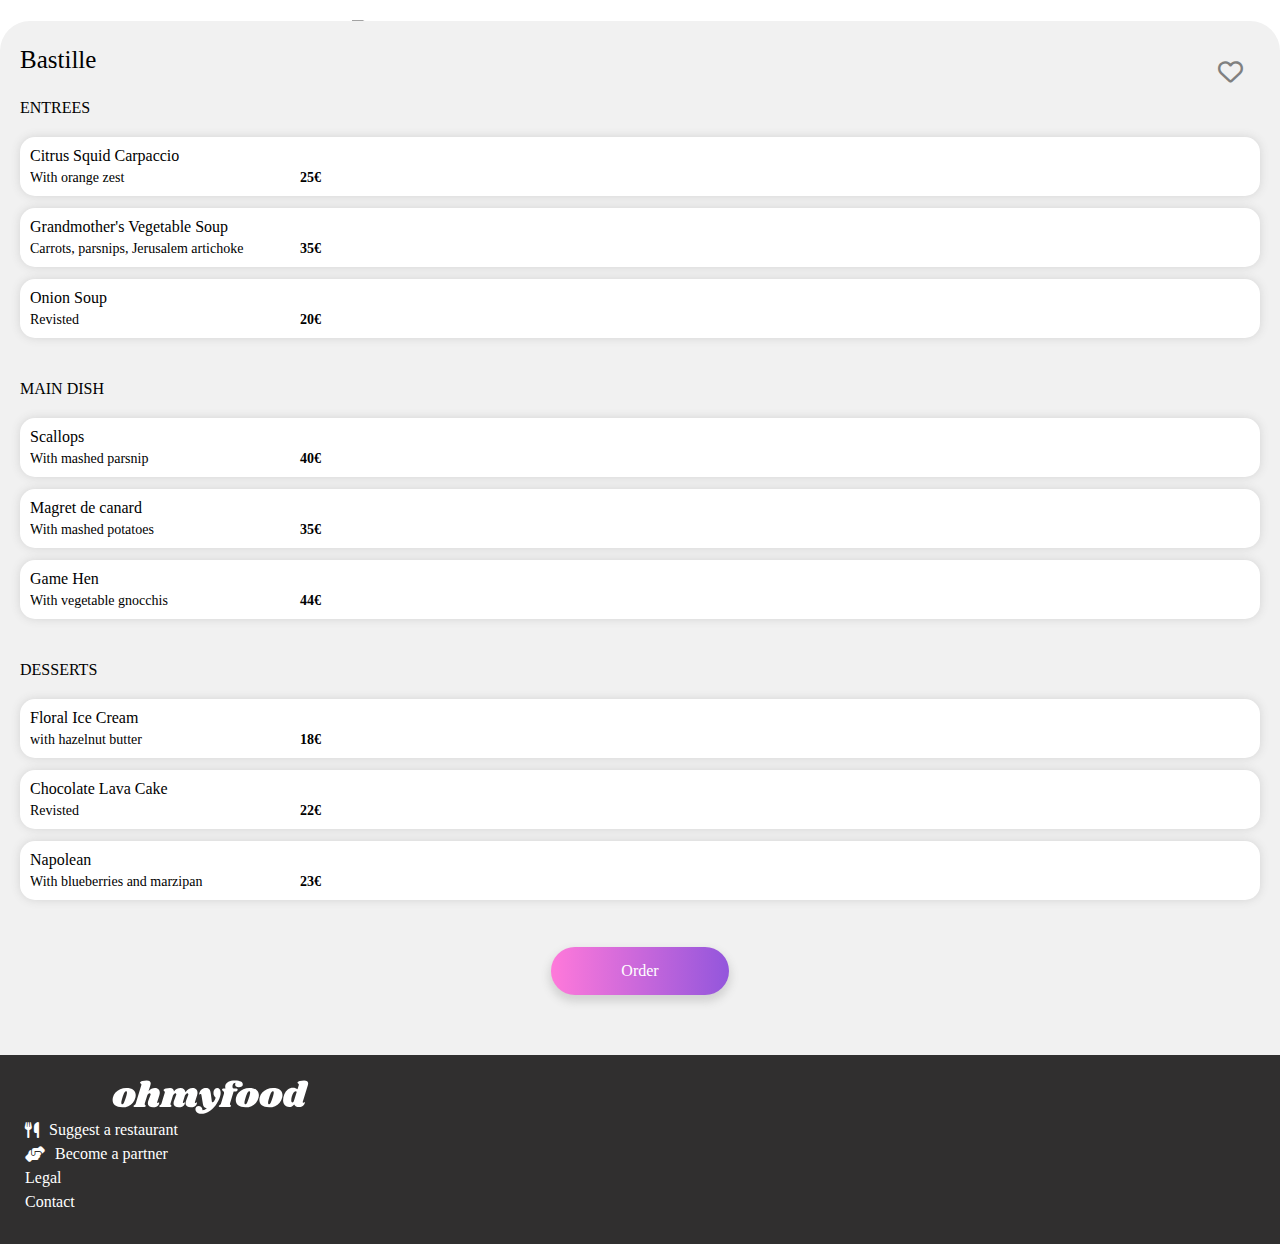
==== bastille.html @ 2680d021 "checkmark slide animation final version" ====
<!DOCTYPE html>
<html lang="en">

<head>
    <title>ohmyfood homepage</title>
    <meta charset="UTF-8">
    <meta name="viewport" content="width=device-width, initial-scale=1.0">
    <link rel="stylesheet" href="./css/main.css">
    <link href="/normalize.css" type="text/css" rel="stylesheet">
    <link rel="stylesheet" href="https://cdnjs.cloudflare.com/ajax/libs/font-awesome/6.2.1/css/all.min.css">
</head>

<body>
    <header class="header">
        <div class="header__flex">
            <a href="index.html"><i class="fa-solid fa-arrow-left header__arrow"></i></a>
            <img class="header__logo" src="images/logo/ohmyfood.png" sizes="100vw" alt="logo">
        </div>
        <img class="header__photo" src="./images/restaurants/bastille.jpg" alt="Bastille">
    </header>
    <section class="menu">
        <div class="menu__header">
            <h1 class="menu__heading">Bastille</h1>
            <div id="menu__heart" class="fa-stack heart-items">
                <i class="fa-regular fa-heart fa-stack-1x heart-empty"></i>
                <i class="fa-solid fa-heart fa-stack-1x heart-fill"></i>
            </div>
        </div>
        <div class="dishes">
            <h2 class="dishes__heading">ENTREES</h2>
            <div class="dishes__wrap dishes__wrap--fast">
                <div class="dishes__container">
                    <p class="dishes__byline">Citrus Squid Carpaccio</p>
                    <p class="dishes__byline--flex">With orange zest<span class="dishes__price"><strong>25€</strong></span></p>
                    <div class="dishes__checkmark">
                        <i class="fa-solid fa-circle-check dishes__rotate"></i>
                    </div>
                </div>
                <div class="dishes__container">
                    <p class="dishes__byline">Grandmother's Vegetable Soup</p>
                    <p class="dishes__byline--flex">Carrots, parsnips, Jerusalem artichoke <span class="dishes__price"><strong>35€</strong></span></p>
                    <div class="dishes__checkmark">
                        <i class="fa-solid fa-circle-check dishes__rotate"></i>
                    </div>
                </div>
                <div class="dishes__container">
                    <p class="dishes__byline">Onion Soup</p>
                    <p class="dishes__byline--flex">Revisted <span class="dishes__price"><strong>20€</strong></span></p>
                    <div class="dishes__checkmark">
                        <i class="fa-solid fa-circle-check dishes__rotate"></i>
                    </div>
                </div>
            </div>
            <h2 class="dishes__heading">MAIN DISH</h2>
            <div class="dishes__wrap dishes__wrap--slow">
                <div class="dishes__container">
                    <p class="dishes__byline">Scallops</p>
                    <p class="dishes__byline--flex">With mashed parsnip <span class="dishes__price"><strong>40€</strong></span></p>
                    <div class="dishes__checkmark">
                        <i class="fa-solid fa-circle-check dishes__rotate"></i>
                    </div>
                </div>
                <div class="dishes__container">
                    <p class="dishes__byline">Magret de canard</p>
                    <p class="dishes__byline--flex">With mashed potatoes <span class="dishes__price"><strong>35€</strong></span></p>
                    <div class="dishes__checkmark">
                        <i class="fa-solid fa-circle-check dishes__rotate"></i>
                    </div>
                </div>
                <div class="dishes__container">
                    <p class="dishes__byline">Game Hen</p>
                    <p class="dishes__byline--flex">With vegetable gnocchis <span class="dishes__price"><strong>44€</strong></span></p>
                    <div class="dishes__checkmark">
                        <i class="fa-solid fa-circle-check dishes__rotate"></i>
                    </div>
                </div>
            </div>
            <h2 class="dishes__heading">DESSERTS</h2>
            <div class="dishes__wrap dishes__wrap--delay">
                <div class="dishes__container">
                    <p class="dishes__byline">Floral Ice Cream</p>
                    <p class="dishes__byline--flex">with hazelnut butter <span class="dishes__price"><strong>18€</strong></span></p>
                    <div class="dishes__checkmark">
                        <i class="fa-solid fa-circle-check dishes__rotate"></i>
                    </div>
                </div>
                <div class="dishes__container">
                    <p class="dishes__byline">Chocolate Lava Cake</p>
                    <p class="dishes__byline--flex">Revisted <span class="dishes__price"><strong>22€</strong></span></p>
                    <div class="dishes__checkmark">
                        <i class="fa-solid fa-circle-check dishes__rotate"></i>
                    </div>
                </div>
                <div class="dishes__container">
                    <p class="dishes__byline">Napolean</p>
                    <p class="dishes__byline--flex">With blueberries and marzipan <span class="dishes__price"><strong>23€</strong></span></p>
                    <div class="dishes__checkmark">
                        <i class="fa-solid fa-circle-check dishes__rotate"></i>
                    </div>
                </div>
            </div>
        </div>
        <div class="menu__btn--wrap">
            <button class="menu__btn">Order</button>
        </div>
    </section>
    <footer class="footer">
        <div class="footer__container">
            <svg class="footer__logo" width="196" height="34" viewBox="0 0 196 34" fill="none"
                xmlns="http://www.w3.org/2000/svg">
                <path
                    d="M13.932 7.956C17.196 7.956 19.596 8.61599 21.132 9.936C22.692 11.256 23.472 12.984 23.472 15.12C23.472 15.84 23.376 16.644 23.184 17.532C22.728 19.5 21.876 21.228 20.628 22.716C19.38 24.18 17.844 25.32 16.02 26.136C14.22 26.928 12.264 27.324 10.152 27.324C6.81599 27.324 4.34399 26.664 2.73599 25.344C1.15199 24 0.359985 22.224 0.359985 20.016C0.359985 19.272 0.455985 18.444 0.647985 17.532C1.10399 15.66 1.96799 14.004 3.23999 12.564C4.53599 11.1 6.10799 9.972 7.95599 9.18C9.82799 8.364 11.82 7.956 13.932 7.956ZM13.824 11.16C13.32 11.16 12.78 11.616 12.204 12.528C11.652 13.416 10.992 15.108 10.224 17.604C9.45599 20.1 9.07199 21.852 9.07199 22.86C9.07199 23.388 9.15599 23.748 9.32399 23.94C9.49199 24.108 9.71999 24.192 10.008 24.192C10.512 24.24 11.028 23.808 11.556 22.896C12.108 21.984 12.792 20.208 13.608 17.568C14.352 15.24 14.724 13.548 14.724 12.492C14.724 11.988 14.64 11.64 14.472 11.448C14.328 11.256 14.112 11.16 13.824 11.16Z"
                    fill="#101010" />
                <path
                    d="M44.9899 22.032C44.9419 22.128 44.9179 22.272 44.9179 22.464C44.9179 22.632 44.9539 22.764 45.0259 22.86C45.1219 22.956 45.2419 23.004 45.3859 23.004C45.6739 23.004 45.9139 22.884 46.1059 22.644C46.3219 22.38 46.4659 22.248 46.5379 22.248C46.6579 22.248 46.7539 22.332 46.8259 22.5C46.8979 22.644 46.9339 22.824 46.9339 23.04C46.9579 23.736 46.7299 24.42 46.2499 25.092C45.7699 25.74 45.0619 26.28 44.1259 26.712C43.2139 27.12 42.1099 27.324 40.8139 27.324C39.2299 27.324 37.9699 26.964 37.0339 26.244C36.0979 25.5 35.6179 24.516 35.5939 23.292C35.5939 22.404 35.8099 21.408 36.2419 20.304L38.2219 15.12C38.3419 14.808 38.4019 14.556 38.4019 14.364C38.4019 14.052 38.2939 13.812 38.0779 13.644C37.8859 13.452 37.6459 13.356 37.3579 13.356C36.9019 13.356 36.4339 13.572 35.9539 14.004C35.4979 14.412 35.1259 15.084 34.8379 16.02V15.948L32.5699 23.256C32.4979 23.544 32.4619 23.796 32.4619 24.012C32.4619 24.324 32.5219 24.576 32.6419 24.768C32.7619 24.936 32.9299 25.104 33.1459 25.272C33.3139 25.44 33.4339 25.584 33.5059 25.704C33.5779 25.8 33.5899 25.932 33.5419 26.1C33.4219 26.412 33.1819 26.64 32.8219 26.784C32.4619 26.928 31.9099 27 31.1659 27H22.9579C22.3339 27 21.8779 26.904 21.5899 26.712C21.3019 26.496 21.2059 26.22 21.3019 25.884C21.3979 25.596 21.6499 25.344 22.0579 25.128C22.4179 24.936 22.7179 24.708 22.9579 24.444C23.1979 24.18 23.4019 23.76 23.5699 23.184L29.0419 5.22C29.1139 5.004 29.1499 4.824 29.1499 4.68C29.1499 4.416 29.0779 4.2 28.9339 4.032C28.8139 3.864 28.6459 3.696 28.4299 3.528C28.1899 3.336 28.0099 3.168 27.8899 3.024C27.7939 2.88 27.7819 2.688 27.8539 2.448C27.9979 1.896 28.7539 1.416 30.1219 1.00799C31.4899 0.599996 32.9179 0.395996 34.4059 0.395996C35.7979 0.395996 36.8179 0.659996 37.4659 1.188C38.1379 1.716 38.4739 2.436 38.4739 3.348C38.4739 3.876 38.3899 4.392 38.2219 4.896L36.2779 11.232C37.2139 10.008 38.1979 9.156 39.2299 8.676C40.2859 8.196 41.4259 7.956 42.6499 7.956C44.1139 7.956 45.2899 8.4 46.1779 9.288C47.0899 10.176 47.5459 11.328 47.5459 12.744C47.5459 13.488 47.4259 14.22 47.1859 14.94L44.9899 22.032Z"
                    fill="#101010" />
                <path
                    d="M82.7165 22.032C82.6685 22.128 82.6445 22.272 82.6445 22.464C82.6445 22.632 82.6805 22.764 82.7525 22.86C82.8485 22.956 82.9685 23.004 83.1125 23.004C83.4005 23.004 83.6405 22.884 83.8325 22.644C84.0485 22.38 84.1925 22.248 84.2645 22.248C84.3845 22.248 84.4805 22.332 84.5525 22.5C84.6245 22.644 84.6605 22.824 84.6605 23.04C84.6845 23.736 84.4565 24.42 83.9765 25.092C83.4965 25.74 82.7885 26.28 81.8525 26.712C80.9405 27.12 79.8365 27.324 78.5405 27.324C76.9565 27.324 75.6965 26.964 74.7605 26.244C73.8245 25.5 73.3445 24.516 73.3205 23.292C73.3205 22.404 73.5365 21.408 73.9685 20.304L75.9485 15.12C76.0685 14.808 76.1285 14.556 76.1285 14.364C76.1285 14.052 76.0205 13.812 75.8045 13.644C75.6125 13.452 75.3725 13.356 75.0845 13.356C74.6765 13.356 74.2565 13.536 73.8245 13.896C73.3925 14.256 73.0085 14.82 72.6725 15.588L70.6925 22.032C70.6445 22.128 70.6205 22.272 70.6205 22.464C70.6205 22.632 70.6565 22.764 70.7285 22.86C70.8245 22.956 70.9445 23.004 71.0885 23.004C71.3765 23.004 71.6165 22.884 71.8085 22.644C72.0245 22.38 72.1685 22.248 72.2405 22.248C72.3605 22.248 72.4565 22.332 72.5285 22.5C72.6005 22.644 72.6365 22.824 72.6365 23.04C72.6605 23.736 72.4325 24.42 71.9525 25.092C71.4725 25.74 70.7645 26.28 69.8285 26.712C68.9165 27.12 67.8125 27.324 66.5165 27.324C64.9325 27.324 63.6725 26.964 62.7365 26.244C61.8005 25.5 61.3205 24.516 61.2965 23.292C61.2965 22.404 61.5125 21.408 61.9445 20.304L63.9245 15.12C64.0445 14.808 64.1045 14.556 64.1045 14.364C64.1045 14.052 63.9965 13.812 63.7805 13.644C63.5885 13.452 63.3485 13.356 63.0605 13.356C62.6525 13.356 62.2325 13.536 61.8005 13.896C61.3685 14.232 61.0085 14.784 60.7205 15.552L58.3445 23.256C58.2485 23.52 58.2005 23.772 58.2005 24.012C58.2005 24.3 58.2605 24.54 58.3805 24.732C58.5005 24.9 58.6685 25.08 58.8845 25.272C59.0525 25.416 59.1725 25.548 59.2445 25.668C59.3165 25.788 59.3285 25.932 59.2805 26.1C59.1845 26.412 58.9565 26.64 58.5965 26.784C58.2365 26.928 57.6725 27 56.9045 27H48.6965C48.0725 27 47.6285 26.904 47.3645 26.712C47.0765 26.496 46.9685 26.22 47.0405 25.884C47.1365 25.596 47.3885 25.344 47.7965 25.128C48.1565 24.936 48.4565 24.708 48.6965 24.444C48.9365 24.18 49.1405 23.76 49.3085 23.184L52.5125 12.78C52.5605 12.66 52.5845 12.492 52.5845 12.276C52.5845 12.012 52.5245 11.808 52.4045 11.664C52.3085 11.52 52.1405 11.34 51.9005 11.124C51.6605 10.932 51.4925 10.764 51.3965 10.62C51.3005 10.476 51.2885 10.284 51.3605 10.044C51.5045 9.492 52.2605 9.012 53.6285 8.604C54.9965 8.172 56.4245 7.956 57.9125 7.956C59.0885 7.956 60.0125 8.28 60.6845 8.928C61.3805 9.576 61.7165 10.464 61.6925 11.592C62.6765 10.224 63.7085 9.276 64.7885 8.748C65.8925 8.22 67.0805 7.956 68.3525 7.956C69.7445 7.956 70.8725 8.364 71.7365 9.18C72.6245 9.972 73.1165 11.016 73.2125 12.312C74.2445 10.68 75.3485 9.552 76.5245 8.928C77.7005 8.28 78.9845 7.956 80.3765 7.956C81.8405 7.956 83.0165 8.4 83.9045 9.288C84.8165 10.176 85.2725 11.328 85.2725 12.744C85.2725 13.488 85.1525 14.22 84.9125 14.94L82.7165 22.032Z"
                    fill="#101010" />
                <path
                    d="M104.932 7.956C105.988 7.956 106.828 8.388 107.452 9.252C108.1 10.092 108.424 11.244 108.424 12.708C108.424 13.98 108.196 15.348 107.74 16.812C106.852 19.764 105.424 22.548 103.456 25.164C101.512 27.78 99.2675 29.88 96.7235 31.464C94.2035 33.048 91.6836 33.84 89.1636 33.84C87.9156 33.84 86.8355 33.624 85.9235 33.192C85.0355 32.76 84.3635 32.184 83.9075 31.464C83.4275 30.744 83.1875 29.976 83.1875 29.16C83.1875 28.8 83.2475 28.404 83.3675 27.972C83.5835 27.3 83.9435 26.784 84.4475 26.424C84.9515 26.064 85.5516 25.884 86.2476 25.884C87.3516 25.884 88.2515 26.256 88.9475 27C89.6675 27.768 90.1236 28.812 90.3156 30.132C91.8516 30.06 93.2675 29.4 94.5635 28.152C93.3395 27.936 92.4275 27.528 91.8275 26.928C91.2515 26.304 90.8555 25.344 90.6395 24.048L89.1995 15.228C89.1275 14.772 89.0195 14.46 88.8755 14.292C88.7555 14.1 88.5876 14.004 88.3716 14.004C88.2036 14.004 87.9995 14.088 87.7595 14.256C87.5435 14.424 87.3875 14.508 87.2915 14.508C87.0995 14.508 87.0035 14.304 87.0035 13.896C87.0035 13.56 87.0635 13.2 87.1835 12.816C87.6155 11.448 88.4196 10.296 89.5956 9.36C90.7716 8.4 92.1395 7.92 93.6995 7.92C95.2355 7.92 96.3635 8.376 97.0835 9.288C97.8275 10.2 98.3076 11.604 98.5236 13.5L99.6035 21.42C99.6755 22.02 99.8915 22.32 100.252 22.32C100.684 22.32 101.188 21.936 101.764 21.168C102.34 20.376 102.904 19.26 103.456 17.82C102.736 17.172 102.184 16.428 101.8 15.588C101.416 14.748 101.224 13.848 101.224 12.888C101.224 12.144 101.32 11.472 101.512 10.872C101.8 9.912 102.244 9.192 102.844 8.712C103.468 8.208 104.164 7.956 104.932 7.956Z"
                    fill="#101010" />
                <path
                    d="M122.864 0.395996C125.432 0.395996 127.352 0.791996 128.624 1.584C129.92 2.352 130.568 3.3 130.568 4.428C130.568 5.34 130.184 6.048 129.416 6.552C128.672 7.032 127.688 7.272 126.464 7.272C125.336 7.272 124.46 6.996 123.836 6.444C123.212 5.892 122.9 5.208 122.9 4.392C122.9 3.888 123.056 3.36 123.368 2.808C122.648 2.808 122.048 2.988 121.568 3.348C121.088 3.684 120.716 4.272 120.452 5.112C120.308 5.64 120.236 6.132 120.236 6.588C120.236 7.164 120.332 7.62 120.524 7.956C120.74 8.268 121.04 8.424 121.424 8.424H123.548C124.796 8.424 125.42 8.808 125.42 9.576C125.42 9.672 125.396 9.816 125.348 10.008C125.204 10.536 124.904 10.932 124.448 11.196C124.016 11.46 123.356 11.592 122.468 11.592H121.388L117.824 23.256C117.752 23.544 117.716 23.796 117.716 24.012C117.716 24.324 117.776 24.576 117.896 24.768C118.016 24.936 118.184 25.104 118.4 25.272C118.568 25.44 118.688 25.584 118.76 25.704C118.832 25.8 118.844 25.932 118.796 26.1C118.676 26.412 118.436 26.64 118.076 26.784C117.716 26.928 117.164 27 116.42 27H108.212C107.588 27 107.132 26.904 106.844 26.712C106.556 26.496 106.46 26.22 106.556 25.884C106.652 25.596 106.904 25.344 107.312 25.128C107.672 24.936 107.972 24.708 108.212 24.444C108.452 24.18 108.656 23.76 108.824 23.184L111.632 13.968C111.752 13.608 111.812 13.236 111.812 12.852C111.812 12.372 111.704 12 111.488 11.736C111.296 11.448 110.996 11.136 110.588 10.8C110.324 10.584 110.12 10.404 109.976 10.26C109.856 10.092 109.796 9.9 109.796 9.684C109.772 9.228 109.928 8.904 110.264 8.712C110.624 8.52 111.296 8.424 112.28 8.424H113.18C113.012 7.824 112.928 7.224 112.928 6.624C112.928 6.024 113.036 5.4 113.252 4.752C113.708 3.528 114.68 2.496 116.168 1.65599C117.68 0.815996 119.912 0.395996 122.864 0.395996Z"
                    fill="#101010" />
                <path
                    d="M137.084 7.956C140.348 7.956 142.748 8.61599 144.284 9.936C145.844 11.256 146.624 12.984 146.624 15.12C146.624 15.84 146.528 16.644 146.336 17.532C145.88 19.5 145.028 21.228 143.78 22.716C142.532 24.18 140.996 25.32 139.172 26.136C137.372 26.928 135.416 27.324 133.304 27.324C129.968 27.324 127.496 26.664 125.888 25.344C124.304 24 123.512 22.224 123.512 20.016C123.512 19.272 123.608 18.444 123.8 17.532C124.256 15.66 125.12 14.004 126.392 12.564C127.688 11.1 129.26 9.972 131.108 9.18C132.98 8.364 134.972 7.956 137.084 7.956ZM136.976 11.16C136.472 11.16 135.932 11.616 135.356 12.528C134.804 13.416 134.144 15.108 133.376 17.604C132.608 20.1 132.224 21.852 132.224 22.86C132.224 23.388 132.308 23.748 132.476 23.94C132.644 24.108 132.872 24.192 133.16 24.192C133.664 24.24 134.18 23.808 134.708 22.896C135.26 21.984 135.944 20.208 136.76 17.568C137.504 15.24 137.876 13.548 137.876 12.492C137.876 11.988 137.792 11.64 137.624 11.448C137.48 11.256 137.264 11.16 136.976 11.16Z"
                    fill="#101010" />
                <path
                    d="M160.709 7.956C163.973 7.956 166.373 8.61599 167.909 9.936C169.469 11.256 170.249 12.984 170.249 15.12C170.249 15.84 170.153 16.644 169.961 17.532C169.505 19.5 168.653 21.228 167.405 22.716C166.157 24.18 164.621 25.32 162.797 26.136C160.997 26.928 159.041 27.324 156.929 27.324C153.593 27.324 151.121 26.664 149.513 25.344C147.929 24 147.137 22.224 147.137 20.016C147.137 19.272 147.233 18.444 147.425 17.532C147.881 15.66 148.745 14.004 150.017 12.564C151.313 11.1 152.885 9.972 154.733 9.18C156.605 8.364 158.597 7.956 160.709 7.956ZM160.601 11.16C160.097 11.16 159.557 11.616 158.981 12.528C158.429 13.416 157.769 15.108 157.001 17.604C156.233 20.1 155.849 21.852 155.849 22.86C155.849 23.388 155.933 23.748 156.101 23.94C156.269 24.108 156.497 24.192 156.785 24.192C157.289 24.24 157.805 23.808 158.333 22.896C158.885 21.984 159.569 20.208 160.385 17.568C161.129 15.24 161.501 13.548 161.501 12.492C161.501 11.988 161.417 11.64 161.249 11.448C161.105 11.256 160.889 11.16 160.601 11.16Z"
                    fill="#101010" />
                <path
                    d="M190.526 21.816C190.478 22.008 190.454 22.14 190.454 22.212C190.454 22.38 190.502 22.512 190.598 22.608C190.694 22.704 190.814 22.752 190.958 22.752C191.246 22.752 191.486 22.632 191.678 22.392C191.894 22.128 192.038 21.996 192.11 21.996C192.23 21.996 192.326 22.08 192.398 22.248C192.47 22.416 192.506 22.608 192.506 22.824C192.53 23.472 192.278 24.132 191.75 24.804C191.246 25.476 190.562 26.028 189.698 26.46C188.834 26.892 187.898 27.108 186.89 27.108C185.69 27.108 184.646 26.88 183.758 26.424C182.87 25.968 182.258 25.368 181.922 24.624C181.274 25.464 180.53 26.088 179.69 26.496C178.85 26.904 177.962 27.108 177.026 27.108C175.922 27.108 174.89 26.832 173.93 26.28C172.994 25.728 172.238 24.948 171.662 23.94C171.11 22.908 170.834 21.744 170.834 20.448C170.834 18.264 171.242 16.212 172.058 14.292C172.898 12.348 174.062 10.788 175.55 9.612C177.038 8.412 178.73 7.812 180.626 7.812C181.658 7.812 182.534 7.932 183.254 8.172C183.998 8.412 184.67 8.772 185.27 9.252L186.494 5.22C186.566 5.004 186.602 4.824 186.602 4.68C186.602 4.416 186.53 4.2 186.386 4.032C186.266 3.864 186.098 3.696 185.882 3.528C185.642 3.336 185.462 3.168 185.342 3.024C185.246 2.88 185.234 2.688 185.306 2.448C185.45 1.896 186.206 1.416 187.574 1.00799C188.942 0.599996 190.37 0.395996 191.858 0.395996C193.25 0.395996 194.27 0.659996 194.918 1.188C195.59 1.716 195.926 2.436 195.926 3.348C195.926 3.876 195.842 4.392 195.674 4.896L190.526 21.816ZM184.514 11.7C184.13 11.364 183.71 11.196 183.254 11.196C182.558 11.196 181.874 11.712 181.202 12.744C180.53 13.776 179.99 15.024 179.582 16.488C179.174 17.952 178.982 19.272 179.006 20.448C179.006 21.768 179.438 22.428 180.302 22.428C180.614 22.428 180.878 22.308 181.094 22.068C181.31 21.804 181.514 21.384 181.706 20.808L184.514 11.7Z"
                    fill="#101010" />
            </svg>
            <div class="footer__text">
                <div class="footer__flex">
                    <i class="fa-solid fa-utensils footer__icon"></i>
                    <p class="footer__p">Suggest a restaurant</p>
                </div>
                <div class="footer__flex2">
                    <i class="fa-solid fa-handshake-angle footer__icon"></i>
                    <p class="footer__p">Become a partner</p>
                </div>
                <p class="footer__p">Legal</p>
                <a class="footer__link footer__p" href="mailto:customerservice@ohmyfood.com">
                    Contact
                </a>
            </div>
        </div>
    </footer>
</body>

</html>
---- css/main.css ----
* {
  box-sizing: border-box;
  margin: 0;
  padding: 0;
}

*,
*:before, *:after,
html {
  box-sizing: border-box;
}

img {
  -o-object-fit: cover;
     object-fit: cover;
  width: 100%;
}

a {
  text-decoration: none;
}

a:visited {
  color: black;
}

@font-face {
  font-family: "Roboto-Thin", Times, serif;
  src: url("/fonts/Roboto/Roboto-Thin.ttf") format(ttf);
}
@font-face {
  font-family: "Roboto-Light", Times, serif;
  src: url("/fonts/Roboto/Roboto-Light.ttf") format(ttf);
}
@font-face {
  font-family: "Roboto-Regular", Times, serif;
  src: url("/fonts/Roboto/Roboto-Regular.ttf") format(ttf);
}
@font-face {
  font-family: "Roboto-Bold", Times, serif;
  src: url("/fonts/Roboto/Roboto-Bold.ttf") format(ttf);
}
@font-face {
  font-family: "Shrikhand-Regular", Times, serif;
  src: url("/fonts/Shrikhand/Shrikhand-Regular.ttf") format(ttf);
}
.heart-items {
  position: absolute;
  right: 15px;
  top: 10px;
}

.fa-heart {
  color: grey;
  font-size: 25px;
}

.heart-items i {
  transition: opacity 1s ease-in-out;
}

.heart-fill {
  background-image: linear-gradient(#9356DC, #FF79DA);
  -webkit-background-clip: text;
  -webkit-text-fill-color: transparent;
  opacity: 0;
}

.heart-fill:hover {
  opacity: 1;
}

.header__logo {
  padding-top: 20px;
  padding-bottom: 10px;
  width: 45%;
}
.header__flex {
  display: flex;
  justify-content: center;
  align-items: center;
  position: relative;
}
.header__arrow {
  position: absolute;
  left: 25px;
  top: 22px;
  font-size: 20px;
}

.footer {
  background-color: rgb(48, 47, 47);
}
.footer__container {
  padding: 25px 20px 30px 25px;
}
.footer__header {
  font-size: 17px;
  font-family: Shrikhand-Regular;
  color: white;
  padding-bottom: 15px;
}
.footer__logo {
  width: 30%;
}
.footer__logo path {
  fill: white;
}
.footer__flex, .footer__flex2 {
  display: flex;
  align-items: center;
}
.footer__text {
  font-size: 16px;
  font-family: Roboto-Regular;
  color: white;
  line-height: 1.5;
  cursor: pointer;
}
.footer__icon {
  padding-right: 10px;
}
.footer__p:hover {
  text-decoration: underline;
}
.footer__link {
  color: white;
  text-decoration: none;
}

#menu__heart {
  position: absolute;
  right: 10px;
  top: 35px;
}

.header__photo {
  height: 250px;
}

.menu {
  margin: 0 auto;
  padding: 0 20px 20px 20px;
  background: rgb(241, 241, 241);
  border-radius: 30px 30px 0 0;
  z-index: 999;
  position: relative;
  margin-top: -45px;
  cursor: pointer;
}
.menu__header {
  display: flex;
  justify-content: space-between;
  position: relative;
  align-items: center;
  padding-top: 20px;
  padding-bottom: 10px;
}
.menu__heading {
  font-weight: 100;
  margin-right: 100px;
  line-height: 1.5;
  font-size: 25px;
  font-family: Shrikhand-Regular;
}
.menu__btn--wrap {
  text-align: center;
  padding-top: 15px;
  padding-bottom: 40px;
}
.menu__btn {
  padding: 15px 70px;
  font-size: 16px;
  font-family: Roboto-Regular;
  border-radius: 40px;
  color: white;
  background-image: linear-gradient(to right, #FF79DA, #9356DC, #f892db, #a976de);
  box-shadow: 0 5px 8px 2px lightgrey;
  border-style: none;
  background-size: 300%;
  background-position: left;
  cursor: pointer;
  transition: background-position 500ms;
}
.menu__btn:hover {
  background-position: right;
  box-shadow: 0 4px 12px #a976de;
}

.dishes__container {
  position: relative;
  overflow: hidden;
  background: white;
  border-radius: 15px;
  padding: 10px 10px 10px 10px;
  margin: 10px 0 12px 0;
  box-shadow: 0 0 10px lightgrey;
}
.dishes__wrap {
  padding: 10px 0 20px 0;
}
.dishes__wrap--fast {
  animation: fast 2s ease-in 2s;
}
@keyframes fast {
  from {
    opacity: 0;
    transform: translatey(10px);
  }
  to {
    opacity: 1;
    transform: translatey(0);
  }
}
.dishes__wrap--slow {
  animation: slow 2s ease-in 4s;
}
@keyframes slow {
  from {
    opacity: 0;
    transform: translatey(10px);
  }
  to {
    opacity: 1;
    transform: translatey(0);
  }
}
.dishes__wrap--delay {
  animation: delay 2s ease-in 6s;
}
@keyframes delay {
  from {
    opacity: 0;
    transform: translatey(10px);
  }
  to {
    opacity: 1;
    transform: translatey(0);
  }
}
.dishes__heading {
  position: relative;
  font-weight: 100;
  padding-top: 10px;
  font-size: 16px;
  font-family: Roboto-Light;
}
.dishes__heading:after {
  content: "";
  position: absolute;
  background-color: #99E2D0;
  height: 3px;
  width: 0;
  left: 0;
  bottom: -10px;
  transition: 0.3s;
}
.dishes__heading:hover:after {
  width: 10%;
}
.dishes__byline {
  padding-bottom: 5px;
  white-space: nowrap;
  overflow: hidden;
  text-overflow: ellipsis;
  font-size: 16px;
  font-family: Roboto-Regular;
}
.dishes__byline--flex {
  position: relative;
  padding-right: 0;
  white-space: nowrap;
  overflow: hidden;
  text-overflow: ellipsis;
  transition: padding 1s ease-in-out;
  font-size: 14px;
  font-family: Roboto-Light;
}
.dishes__price {
  position: absolute;
  left: 270px;
  overflow: visible;
  transition: left 1s ease-in-out;
}
.dishes__container:hover .dishes__byline--flex, .dishes__container:hover .dishes__byline {
  padding-right: 100px;
}
.dishes__container:hover .dishes__price {
  left: 220px;
}
.dishes__checkmark {
  position: absolute;
  top: 0;
  right: -60px;
  height: 100%;
  width: 50px;
  background: #99E2D0;
  display: flex;
  align-items: center;
  justify-content: center;
  transition: right 1s ease-in-out;
}
.dishes__container:hover .dishes__checkmark {
  right: 0;
}
.dishes__rotate {
  transition: rotate 1s ease-in-out;
  rotate: 0deg;
  color: white;
  font-size: 20px;
}
.dishes__container:hover .dishes__checkmark {
  rotate: 360deg;
}

.header {
  text-align: center;
  flex-wrap: wrap;
}
.header__location {
  font-size: 16px;
  font-family: Roboto-Regular;
  display: flex;
  justify-content: center;
  text-align: center;
  gap: 15px;
  background-color: rgba(236, 236, 230, 0.9647058824);
  padding-top: 14px;
  padding-bottom: 14px;
  padding-right: 30px;
  box-shadow: inset 0 2px 2px lightgrey;
}
.header__title {
  background-color: rgb(241, 241, 241);
  padding: 30px 30px 50px 30px;
}
.header__heading {
  font-size: 25px;
  font-family: Roboto-Bold;
  padding-bottom: 35px;
}
.header__byline {
  font-size: 18px;
  font-family: Roboto-Thin;
  padding-bottom: 30px;
}
.header__mainbtn {
  font-size: 16px;
  font-family: Roboto-Regular;
  border-radius: 40px;
  color: white;
  background-image: linear-gradient(to right, #FF79DA, #9356DC, #f892db, #a976de);
  box-shadow: 0 5px 8px 2px lightgrey;
  border-style: none;
  background-size: 300%;
  background-position: left;
  cursor: pointer;
  transition: background-position 500ms;
  padding: 15px 22px;
}
.header__mainbtn:hover {
  background-position: right;
  box-shadow: 0 4px 12px #a976de;
}

.nav {
  padding: 40px 15px 40px 20px;
  margin: 0 auto;
}
.nav__heading {
  padding-bottom: 25px;
  font-size: 25px;
  font-family: Roboto-Bold;
}
.nav__list {
  padding-top: 15px;
}
@media screen and (min-width: 1100px) {
  .nav__list {
    display: flex;
    justify-content: space-between;
  }
}
.nav__btn-container {
  margin-bottom: 20px;
  position: relative;
}
.nav__btn-container:hover {
  transform: translate(1px);
}
.nav__btn {
  width: 100%;
  border-radius: 20px;
  text-align: left;
  border-style: none;
  cursor: pointer;
  font-size: 16px;
  font-family: Roboto-Regular;
  box-shadow: 0 0 10px 2px lightgrey;
  background-color: rgb(241, 241, 241);
  padding: 25px;
  transition: 0.3s ease;
}
.nav__btn:hover {
  background-color: rgba(228, 234, 246, 0.952);
}
.nav__icon {
  border-radius: 100%;
  padding: 5px 8px;
  background: #9356DC;
  color: white;
  font-size: 10px;
  position: absolute;
  left: -10px;
  top: 25px;
}
.nav__icon-fa3 {
  padding: 5px 6px;
}
.nav__btn-grey {
  color: grey;
}
.nav__icon-btn {
  padding-left: 5px;
  padding-right: 15px;
}
.nav__icon-btn:hover {
  color: #9356DC;
}

.container {
  background-color: rgb(241, 241, 241);
  padding-left: 20px;
  padding-right: 20px;
  padding-bottom: 40px;
}
@media screen and (min-width: ) {
  .container__wrap {
    width: 50%;
  }
}
.container__card {
  margin-bottom: 20px;
  cursor: pointer;
  box-shadow: 0 0 10px lightgrey;
  border-radius: 15px;
  background-color: white;
}
.container__heading {
  font-size: 25px;
  font-family: Roboto-Bold;
  padding-top: 50px;
  padding-bottom: 20px;
}
.container__icon {
  position: relative;
}
.container__new {
  position: absolute;
  top: 10px;
  right: 10px;
  background-color: #99E2D0;
  color: #4e756b;
  padding: 5px 20px 5px 20px;
  font-size: 16px;
  font-family: Roboto-Regular;
}
.container__img {
  border-radius: 15px 15px 0 0;
  height: 160px;
}
.container__text {
  position: relative;
  padding-left: 15px;
  padding-right: 20px;
  padding-top: 12px;
}
.container__title {
  font-size: 18px;
  font-family: Roboto-bold;
}
.container__byline {
  font-size: 18px;
  font-family: Roboto-Thin;
  padding-left: 15px;
  padding-bottom: 15px;
  padding-top: 5px;
}/*# sourceMappingURL=main.css.map */
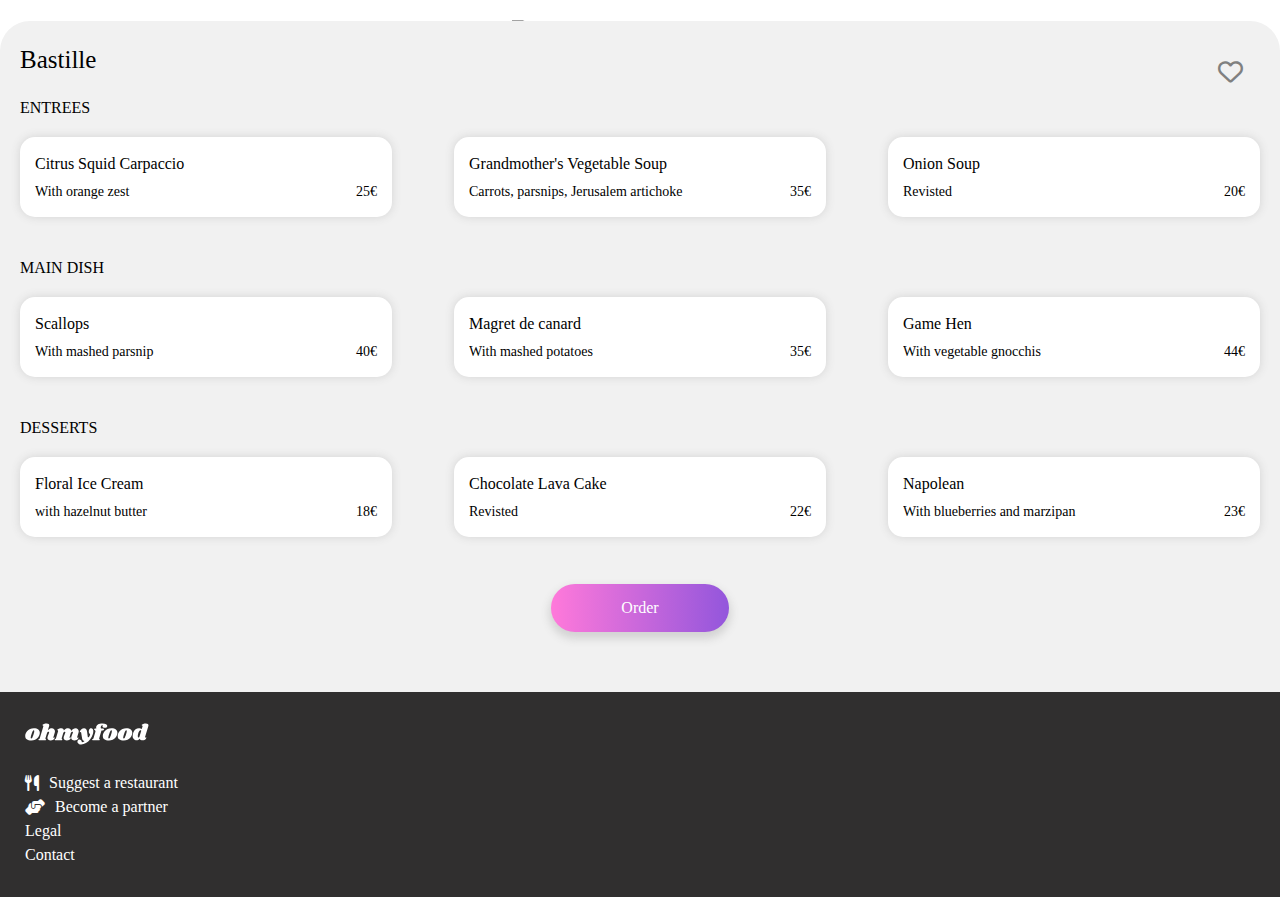
==== commit b568adb3: "final version of webpage" ====
--- a/bastille.html
+++ b/bastille.html
@@ -14,7 +14,7 @@
     <header class="header">
         <div class="header__flex">
             <a href="index.html"><i class="fa-solid fa-arrow-left header__arrow"></i></a>
-            <img class="header__logo" src="images/logo/ohmyfood.png" sizes="100vw" alt="logo">
+            <img class="header__logo" src="images/logo/ohmyfood.png" alt="logo">
         </div>
         <img class="header__photo" src="./images/restaurants/bastille.jpg" alt="Bastille">
     </header>
--- a/css/main.css
+++ b/css/main.css
@@ -25,24 +25,75 @@
 }
 
 @font-face {
-  font-family: "Roboto-Thin", Times, serif;
-  src: url("/fonts/Roboto/Roboto-Thin.ttf") format(ttf);
+  font-family: "Roboto-Thin";
+  src: url("/fonts/Roboto/Roboto-Thin.ttf");
 }
 @font-face {
-  font-family: "Roboto-Light", Times, serif;
-  src: url("/fonts/Roboto/Roboto-Light.ttf") format(ttf);
+  font-family: "Roboto-Light";
+  src: url("/fonts/Roboto/Roboto-Light.ttf");
 }
 @font-face {
-  font-family: "Roboto-Regular", Times, serif;
-  src: url("/fonts/Roboto/Roboto-Regular.ttf") format(ttf);
+  font-family: "Roboto-Regular";
+  src: url("/fonts/Roboto/Roboto-Regular.ttf");
 }
 @font-face {
-  font-family: "Roboto-Bold", Times, serif;
-  src: url("/fonts/Roboto/Roboto-Bold.ttf") format(ttf);
+  font-family: "Roboto-Bold";
+  src: url("/fonts/Roboto/Roboto-Bold.ttf");
 }
 @font-face {
-  font-family: "Shrikhand-Regular", Times, serif;
-  src: url("/fonts/Shrikhand/Shrikhand-Regular.ttf") format(ttf);
+  font-family: "Shrikhand-Regular";
+  src: url("/fonts/Shrikhand/Shrikhand-Regular.ttf");
+}
+.spinner {
+  display: flex;
+  width: 100%;
+  height: 100%;
+  justify-content: center;
+  align-items: center;
+  background-image: linear-gradient(to bottom, #f892db, rgb(241, 241, 241), #a976de);
+  position: fixed;
+  z-index: 999;
+  animation: hideAnimation 0s ease-in 3s;
+  animation-fill-mode: forwards;
+}
+.spinner__text {
+  font-size: 17px;
+  font-family: Shrikhand-Regular;
+  position: absolute;
+  color: #9356DC;
+}
+.spinner__ring {
+  width: 150px;
+  height: 150px;
+  border: 4px solid;
+  border-radius: 50%;
+  border-color: #9356DC transparent #FF79DA transparent;
+  animation: rotate 3s ease infinite;
+}
+@keyframes rotate {
+  to {
+    transform: rotate(360deg);
+  }
+}
+@keyframes hideAnimation {
+  to {
+    visibility: hidden;
+    width: 0;
+    height: 0;
+  }
+}
+
+.wrap {
+  animation: body 1000ms 1s;
+}
+
+@keyframes body {
+  0% {
+    transform: translateX(-9999px);
+  }
+  100% {
+    transform: translateX(0px);
+  }
 }
 .heart-items {
   position: absolute;
@@ -61,6 +112,7 @@
 
 .heart-fill {
   background-image: linear-gradient(#9356DC, #FF79DA);
+  background-clip: text;
   -webkit-background-clip: text;
   -webkit-text-fill-color: transparent;
   opacity: 0;
@@ -75,6 +127,11 @@
   padding-bottom: 10px;
   width: 45%;
 }
+@media screen and (min-width: 1100px) {
+  .header__logo {
+    width: 20%;
+  }
+}
 .header__flex {
   display: flex;
   justify-content: center;
@@ -86,6 +143,30 @@
   left: 25px;
   top: 22px;
   font-size: 20px;
+  cursor: pointer;
+}
+@media screen and (min-width: 1100px) {
+  .header__arrow {
+    font-size: 30px;
+  }
+}
+@media screen and (min-width: 768px) {
+  .header__arrow {
+    font-size: 30px;
+  }
+}
+.header__photo {
+  height: 250px;
+}
+@media screen and (min-width: 768px) {
+  .header__photo {
+    height: 300px;
+  }
+}
+@media screen and (min-width: 1100px) {
+  .header__photo {
+    height: 350px;
+  }
 }
 
 .footer {
@@ -101,10 +182,25 @@
   padding-bottom: 15px;
 }
 .footer__logo {
+  display: flex;
   width: 30%;
 }
 .footer__logo path {
   fill: white;
+}
+@media screen and (min-width: 768px) {
+  .footer__logo {
+    display: flex;
+    width: 15%;
+    margin-bottom: 20px;
+  }
+}
+@media screen and (min-width: 1100px) {
+  .footer__logo {
+    display: flex;
+    width: 10%;
+    margin-bottom: 20px;
+  }
 }
 .footer__flex, .footer__flex2 {
   display: flex;
@@ -132,10 +228,6 @@
   position: absolute;
   right: 10px;
   top: 35px;
-}
-
-.header__photo {
-  height: 250px;
 }
 
 .menu {
@@ -187,6 +279,55 @@
   box-shadow: 0 4px 12px #a976de;
 }
 
+.dishes__wrap {
+  padding: 10px 0 20px 0;
+}
+@media screen and (min-width: 1100px) {
+  .dishes__wrap {
+    display: flex;
+    justify-content: space-between;
+    flex-wrap: wrap;
+  }
+}
+.dishes__wrap--fast {
+  animation: fast 2s ease-in 2s;
+}
+@keyframes fast {
+  from {
+    opacity: 0;
+    transform: translatey(10px);
+  }
+  to {
+    opacity: 1;
+    transform: translatey(0);
+  }
+}
+.dishes__wrap--slow {
+  animation: slow 2s ease-in 4s;
+}
+@keyframes slow {
+  from {
+    opacity: 0;
+    transform: translatey(10px);
+  }
+  to {
+    opacity: 1;
+    transform: translatey(0);
+  }
+}
+.dishes__wrap--delay {
+  animation: delay 2s ease-in 6s;
+}
+@keyframes delay {
+  from {
+    opacity: 0;
+    transform: translatey(10px);
+  }
+  to {
+    opacity: 1;
+    transform: translatey(0);
+  }
+}
 .dishes__container {
   position: relative;
   overflow: hidden;
@@ -196,46 +337,12 @@
   margin: 10px 0 12px 0;
   box-shadow: 0 0 10px lightgrey;
 }
-.dishes__wrap {
-  padding: 10px 0 20px 0;
-}
-.dishes__wrap--fast {
-  animation: fast 2s ease-in 2s;
-}
-@keyframes fast {
-  from {
-    opacity: 0;
-    transform: translatey(10px);
-  }
-  to {
-    opacity: 1;
-    transform: translatey(0);
-  }
-}
-.dishes__wrap--slow {
-  animation: slow 2s ease-in 4s;
-}
-@keyframes slow {
-  from {
-    opacity: 0;
-    transform: translatey(10px);
-  }
-  to {
-    opacity: 1;
-    transform: translatey(0);
-  }
-}
-.dishes__wrap--delay {
-  animation: delay 2s ease-in 6s;
-}
-@keyframes delay {
-  from {
-    opacity: 0;
-    transform: translatey(10px);
-  }
-  to {
-    opacity: 1;
-    transform: translatey(0);
+@media screen and (min-width: 1100px) {
+  .dishes__container {
+    width: 30%;
+    height: 80px;
+    padding: 15px 0 10px 15px;
+    line-height: 1.5;
   }
 }
 .dishes__heading {
@@ -257,6 +364,16 @@
 }
 .dishes__heading:hover:after {
   width: 10%;
+}
+@media screen and (min-width: 1100px) {
+  .dishes__heading:hover:after {
+    width: 5%;
+  }
+}
+@media screen and (min-width: 768px) {
+  .dishes__heading:hover:after {
+    width: 5%;
+  }
 }
 .dishes__byline {
   padding-bottom: 5px;
@@ -278,15 +395,32 @@
 }
 .dishes__price {
   position: absolute;
-  left: 270px;
+  right: 10px;
   overflow: visible;
-  transition: left 1s ease-in-out;
+  transition: right 1s ease-in-out;
+  font-family: Roboto-Regular;
+  font-weight: 200;
+}
+@media screen and (min-width: 1100px) {
+  .dishes__price {
+    right: 15px;
+  }
 }
 .dishes__container:hover .dishes__byline--flex, .dishes__container:hover .dishes__byline {
   padding-right: 100px;
 }
+@media screen and (min-width: 1100px) {
+  .dishes__container:hover .dishes__byline--flex, .dishes__container:hover .dishes__byline {
+    padding-right: 120px;
+  }
+}
 .dishes__container:hover .dishes__price {
-  left: 220px;
+  right: 50px;
+}
+@media screen and (min-width: 768px) {
+  .dishes__container:hover .dishes__price {
+    right: 80px;
+  }
 }
 .dishes__checkmark {
   position: absolute;
@@ -300,17 +434,30 @@
   justify-content: center;
   transition: right 1s ease-in-out;
 }
+@media screen and (min-width: 768px) {
+  .dishes__checkmark {
+    width: 60px;
+  }
+}
+@media screen and (min-width: 1100px) {
+  .dishes__checkmark {
+    width: 60px;
+  }
+}
 .dishes__container:hover .dishes__checkmark {
   right: 0;
 }
 .dishes__rotate {
-  transition: rotate 1s ease-in-out;
-  rotate: 0deg;
   color: white;
   font-size: 20px;
 }
-.dishes__container:hover .dishes__checkmark {
-  rotate: 360deg;
+.dishes__container:hover .dishes__rotate {
+  animation: rotate 1s ease-in-out;
+}
+@keyframes rotate {
+  to {
+    transform: rotate(360deg);
+  }
 }
 
 .header {
@@ -375,6 +522,12 @@
 .nav__list {
   padding-top: 15px;
 }
+@media screen and (min-width: 768px) {
+  .nav__list {
+    display: flex;
+    justify-content: space-around;
+  }
+}
 @media screen and (min-width: 1100px) {
   .nav__list {
     display: flex;
@@ -382,20 +535,27 @@
   }
 }
 .nav__btn-container {
+  margin-left: 10px;
+  margin-right: 10px;
   margin-bottom: 20px;
   position: relative;
 }
 .nav__btn-container:hover {
   transform: translate(1px);
 }
+@media screen and (min-width: 768px) {
+  .nav__btn-container {
+    margin: auto;
+  }
+}
 .nav__btn {
-  width: 100%;
+  font-size: 16px;
+  font-family: Roboto-Regular;
   border-radius: 20px;
   text-align: left;
   border-style: none;
   cursor: pointer;
-  font-size: 16px;
-  font-family: Roboto-Regular;
+  width: 100%;
   box-shadow: 0 0 10px 2px lightgrey;
   background-color: rgb(241, 241, 241);
   padding: 25px;
@@ -403,6 +563,20 @@
 }
 .nav__btn:hover {
   background-color: rgba(228, 234, 246, 0.952);
+}
+.nav__btn:hover .nav__icon-btn {
+  color: #9356DC;
+}
+@media screen and (min-width: 768px) {
+  .nav__btn {
+    width: auto;
+  }
+}
+@media screen and (min-width: 1100px) {
+  .nav__btn {
+    text-align: center;
+    width: 290px;
+  }
 }
 .nav__icon {
   border-radius: 100%;
@@ -414,8 +588,25 @@
   left: -10px;
   top: 25px;
 }
+@media screen and (min-width: 768px) {
+  .nav__icon {
+    top: 15px;
+  }
+}
+@media screen and (min-width: 1100px) {
+  .nav__icon {
+    padding: 8px 12px;
+    top: 0;
+  }
+}
 .nav__icon-fa3 {
   padding: 5px 6px;
+}
+@media screen and (min-width: 1100px) {
+  .nav__icon-fa3 {
+    padding: 8px 10px;
+    top: 0;
+  }
 }
 .nav__btn-grey {
   color: grey;
@@ -424,8 +615,15 @@
   padding-left: 5px;
   padding-right: 15px;
 }
-.nav__icon-btn:hover {
-  color: #9356DC;
+@media screen and (min-width: 768px) {
+  .nav__icon-btn {
+    padding-right: 0;
+  }
+}
+@media screen and (min-width: 1100px) {
+  .nav__icon-btn {
+    padding-right: 10px;
+  }
 }
 
 .container {
@@ -434,9 +632,26 @@
   padding-right: 20px;
   padding-bottom: 40px;
 }
-@media screen and (min-width: ) {
+@media screen and (min-width: 768px) {
   .container__wrap {
-    width: 50%;
+    display: flex;
+    gap: 30px;
+  }
+}
+@media screen and (min-width: 768px) {
+  .container__wrap--column1 {
+    flex: 1;
+  }
+}
+@media screen and (min-width: 1100px) {
+  .container__wrap--column1 {
+    display: flex;
+    gap: 5%;
+  }
+}
+@media screen and (min-width: 1100px) {
+  .container__wrap-flex1 {
+    flex: 1;
   }
 }
 .container__card {
@@ -446,11 +661,22 @@
   border-radius: 15px;
   background-color: white;
 }
+@media screen and (min-width: 1100px) {
+  .container__card {
+    height: 350px;
+    margin-bottom: 50px;
+  }
+}
 .container__heading {
   font-size: 25px;
   font-family: Roboto-Bold;
   padding-top: 50px;
   padding-bottom: 20px;
+}
+@media screen and (min-width: 1100px) {
+  .container__heading {
+    padding-bottom: 40px;
+  }
 }
 .container__icon {
   position: relative;
@@ -469,11 +695,21 @@
   border-radius: 15px 15px 0 0;
   height: 160px;
 }
+@media screen and (min-width: 1100px) {
+  .container__img {
+    height: 250px;
+  }
+}
 .container__text {
   position: relative;
   padding-left: 15px;
   padding-right: 20px;
   padding-top: 12px;
+}
+@media screen and (min-width: 1100px) {
+  .container__text {
+    padding-top: 20px;
+  }
 }
 .container__title {
   font-size: 18px;
